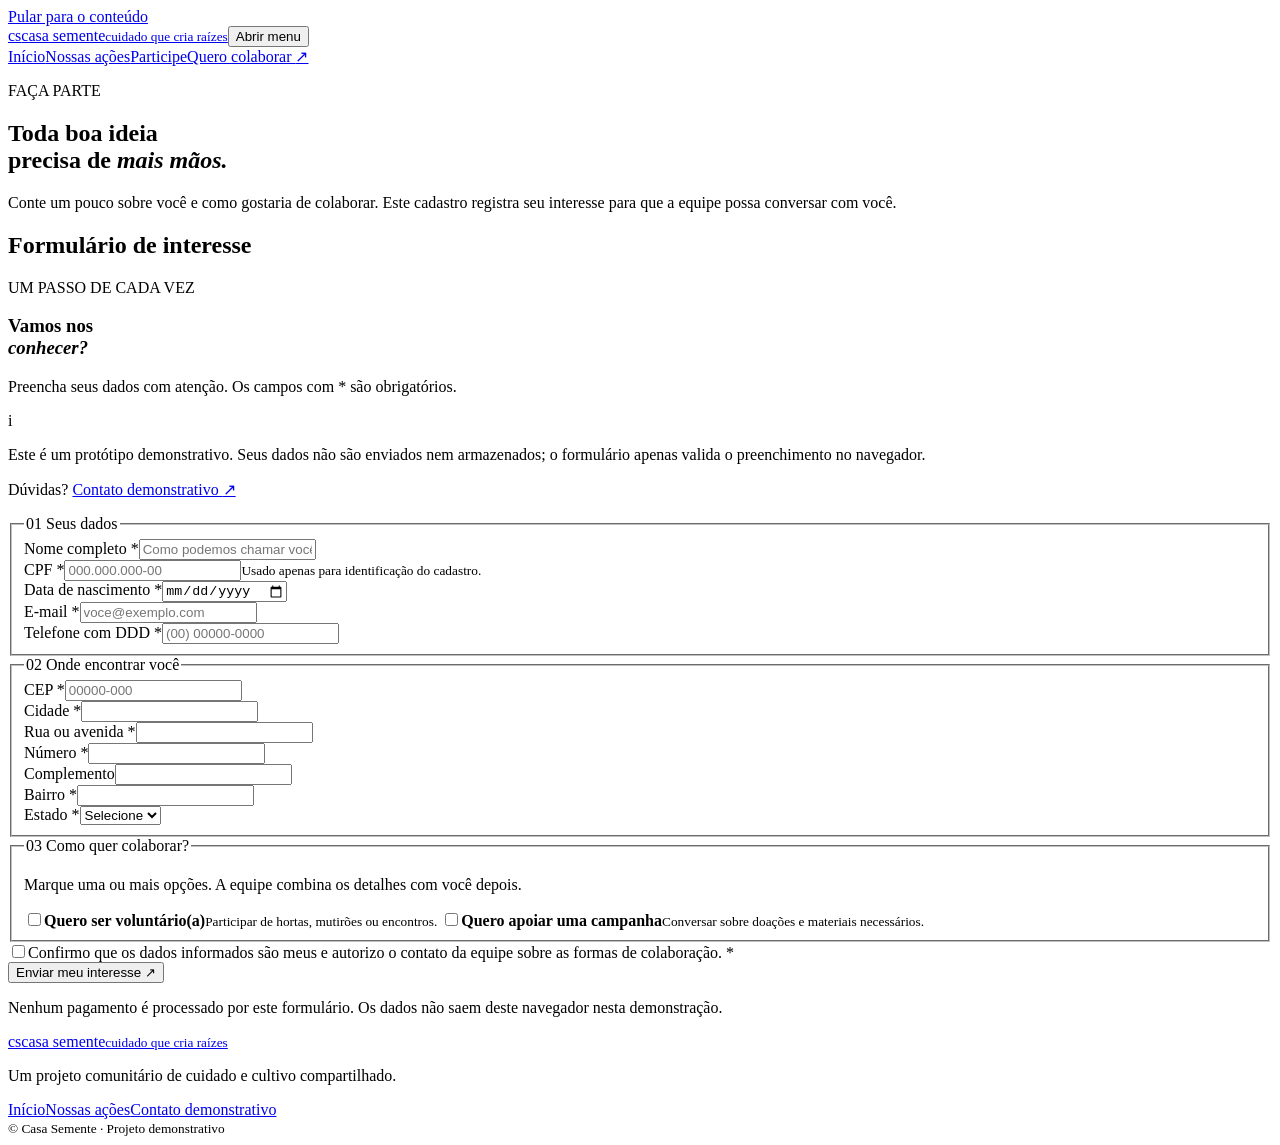
==== cadastro.html @ de277dac "Add files via upload" ====
<!doctype html>
<html lang="pt-BR">
  <head><meta charset="UTF-8" /><meta name="viewport" content="width=device-width, initial-scale=1.0" /><meta name="theme-color" content="#f6f4ea" /><meta name="description" content="Cadastre seu interesse em colaborar com a Casa Semente como apoiador ou voluntário." /><title>Participe | Casa Semente</title><link rel="stylesheet" href="src/site.css" /><script defer src="src/site.js"></script></head>
  <body>
    <a class="skip-link" href="#conteudo">Pular para o conteúdo</a>
    <header class="site-header"><a class="wordmark" href="index.html" aria-label="Casa Semente, página inicial"><span class="wordmark-symbol" aria-hidden="true">cs</span><span>casa semente<small>cuidado que cria raízes</small></span></a><button class="menu-toggle" type="button" aria-expanded="false" aria-controls="site-nav"><span class="menu-icon" aria-hidden="true"></span><span class="visually-hidden">Abrir menu</span></button><nav class="site-nav" id="site-nav" aria-label="Navegação principal"><a href="index.html">Início</a><a href="projetos.html">Nossas ações</a><a href="cadastro.html" aria-current="page">Participe</a><a class="nav-cta" href="#formulario">Quero colaborar <span aria-hidden="true">↗</span></a></nav></header>
    <main id="conteudo" class="signup-main">
      <section class="signup-intro section-wrap" aria-labelledby="page-title"><div><p class="eyebrow"><span></span> FAÇA PARTE</p><h1 id="page-title">Toda boa ideia<br />precisa de <em>mais mãos.</em></h1></div><p class="signup-lede">Conte um pouco sobre você e como gostaria de colaborar. Este cadastro registra seu interesse para que a equipe possa conversar com você.</p></section>
      <section class="form-layout section-wrap" aria-labelledby="form-title">
        <h2 class="visually-hidden" id="form-title">Formulário de interesse</h2>
        <aside class="form-aside"><p class="section-index">UM PASSO DE CADA VEZ</p><h3>Vamos nos<br /><em>conhecer?</em></h3><p>Preencha seus dados com atenção. Os campos com <span aria-hidden="true">*</span> são obrigatórios.</p><div class="privacy-note"><span aria-hidden="true">i</span><p>Este é um protótipo demonstrativo. Seus dados não são enviados nem armazenados; o formulário apenas valida o preenchimento no navegador.</p></div><p class="aside-contact">Dúvidas? <a href="mailto:contato@example.org">Contato demonstrativo <span aria-hidden="true">↗</span></a></p></aside>
        <form class="signup-form" id="formulario" action="#formulario" method="post">
          <fieldset><legend><span>01</span> Seus dados</legend><div class="form-grid">
            <div class="field field-wide"><label for="nome">Nome completo <span aria-hidden="true">*</span></label><input id="nome" name="nome" type="text" autocomplete="name" minlength="3" maxlength="100" placeholder="Como podemos chamar você?" required /></div>
            <div class="field"><label for="cpf">CPF <span aria-hidden="true">*</span></label><input id="cpf" name="cpf" type="text" inputmode="numeric" autocomplete="off" placeholder="000.000.000-00" pattern="[0-9]{3}\.[0-9]{3}\.[0-9]{3}-[0-9]{2}" maxlength="14" aria-describedby="cpf-ajuda" required /><small id="cpf-ajuda">Usado apenas para identificação do cadastro.</small></div>
            <div class="field"><label for="nascimento">Data de nascimento <span aria-hidden="true">*</span></label><input id="nascimento" name="nascimento" type="date" autocomplete="bday" required /></div>
            <div class="field"><label for="email">E-mail <span aria-hidden="true">*</span></label><input id="email" name="email" type="email" autocomplete="email" maxlength="120" placeholder="voce@exemplo.com" required /></div>
            <div class="field"><label for="telefone">Telefone com DDD <span aria-hidden="true">*</span></label><input id="telefone" name="telefone" type="tel" inputmode="tel" autocomplete="tel" placeholder="(00) 00000-0000" pattern="\([0-9]{2}\) [0-9]{4,5}-[0-9]{4}" maxlength="15" required /></div>
          </div></fieldset>
          <fieldset><legend><span>02</span> Onde encontrar você</legend><div class="form-grid">
            <div class="field"><label for="cep">CEP <span aria-hidden="true">*</span></label><input id="cep" name="cep" type="text" inputmode="numeric" autocomplete="postal-code" placeholder="00000-000" pattern="[0-9]{5}-[0-9]{3}" maxlength="9" required /></div>
            <div class="field"><label for="cidade">Cidade <span aria-hidden="true">*</span></label><input id="cidade" name="cidade" type="text" autocomplete="address-level2" maxlength="80" required /></div>
            <div class="field field-wide"><label for="logradouro">Rua ou avenida <span aria-hidden="true">*</span></label><input id="logradouro" name="logradouro" type="text" autocomplete="address-line1" maxlength="120" required /></div>
            <div class="field"><label for="numero">Número <span aria-hidden="true">*</span></label><input id="numero" name="numero" type="text" autocomplete="off" maxlength="12" required /></div>
            <div class="field"><label for="complemento">Complemento</label><input id="complemento" name="complemento" type="text" autocomplete="off" maxlength="60" /></div>
            <div class="field"><label for="bairro">Bairro <span aria-hidden="true">*</span></label><input id="bairro" name="bairro" type="text" autocomplete="address-level3" maxlength="80" required /></div>
            <div class="field"><label for="estado">Estado <span aria-hidden="true">*</span></label><select id="estado" name="estado" autocomplete="address-level1" required><option value="" selected disabled>Selecione</option><option>AC</option><option>AL</option><option>AP</option><option>AM</option><option>BA</option><option>CE</option><option>DF</option><option>ES</option><option>GO</option><option>MA</option><option>MT</option><option>MS</option><option>MG</option><option>PA</option><option>PB</option><option>PR</option><option>PE</option><option>PI</option><option>RJ</option><option>RN</option><option>RS</option><option>RO</option><option>RR</option><option>SC</option><option>SP</option><option>SE</option><option>TO</option></select></div>
          </div></fieldset>
          <fieldset id="forma-colaboracao"><legend><span>03</span> Como quer colaborar?</legend><p class="fieldset-intro">Marque uma ou mais opções. A equipe combina os detalhes com você depois.</p><div class="choice-list">
            <label class="choice"><input type="checkbox" name="interesse" value="voluntariado" /><span class="choice-box" aria-hidden="true"></span><span><strong>Quero ser voluntário(a)</strong><small>Participar de hortas, mutirões ou encontros.</small></span></label>
            <label class="choice"><input type="checkbox" name="interesse" value="doacao" /><span class="choice-box" aria-hidden="true"></span><span><strong>Quero apoiar uma campanha</strong><small>Conversar sobre doações e materiais necessários.</small></span></label>
          </div></fieldset>
          <div class="consent-row"><label><input type="checkbox" name="consentimento" required /><span>Confirmo que os dados informados são meus e autorizo o contato da equipe sobre as formas de colaboração. <span aria-hidden="true">*</span></span></label></div>
          <button class="button button-dark submit-button" type="submit">Enviar meu interesse <span aria-hidden="true">↗</span></button><p class="form-status" id="form-status" role="status" aria-live="polite" tabindex="-1" hidden></p><p class="form-footnote">Nenhum pagamento é processado por este formulário. Os dados não saem deste navegador nesta demonstração.</p>
        </form>
      </section>
    </main>
    <footer class="site-footer"><a class="wordmark footer-wordmark" href="index.html"><span class="wordmark-symbol" aria-hidden="true">cs</span><span>casa semente<small>cuidado que cria raízes</small></span></a><p>Um projeto comunitário de cuidado e cultivo compartilhado.</p><div class="footer-links"><a href="index.html">Início</a><a href="projetos.html">Nossas ações</a><a href="mailto:contato@example.org">Contato demonstrativo</a></div><small class="copyright">© Casa Semente · Projeto demonstrativo</small></footer>
  </body>
</html>
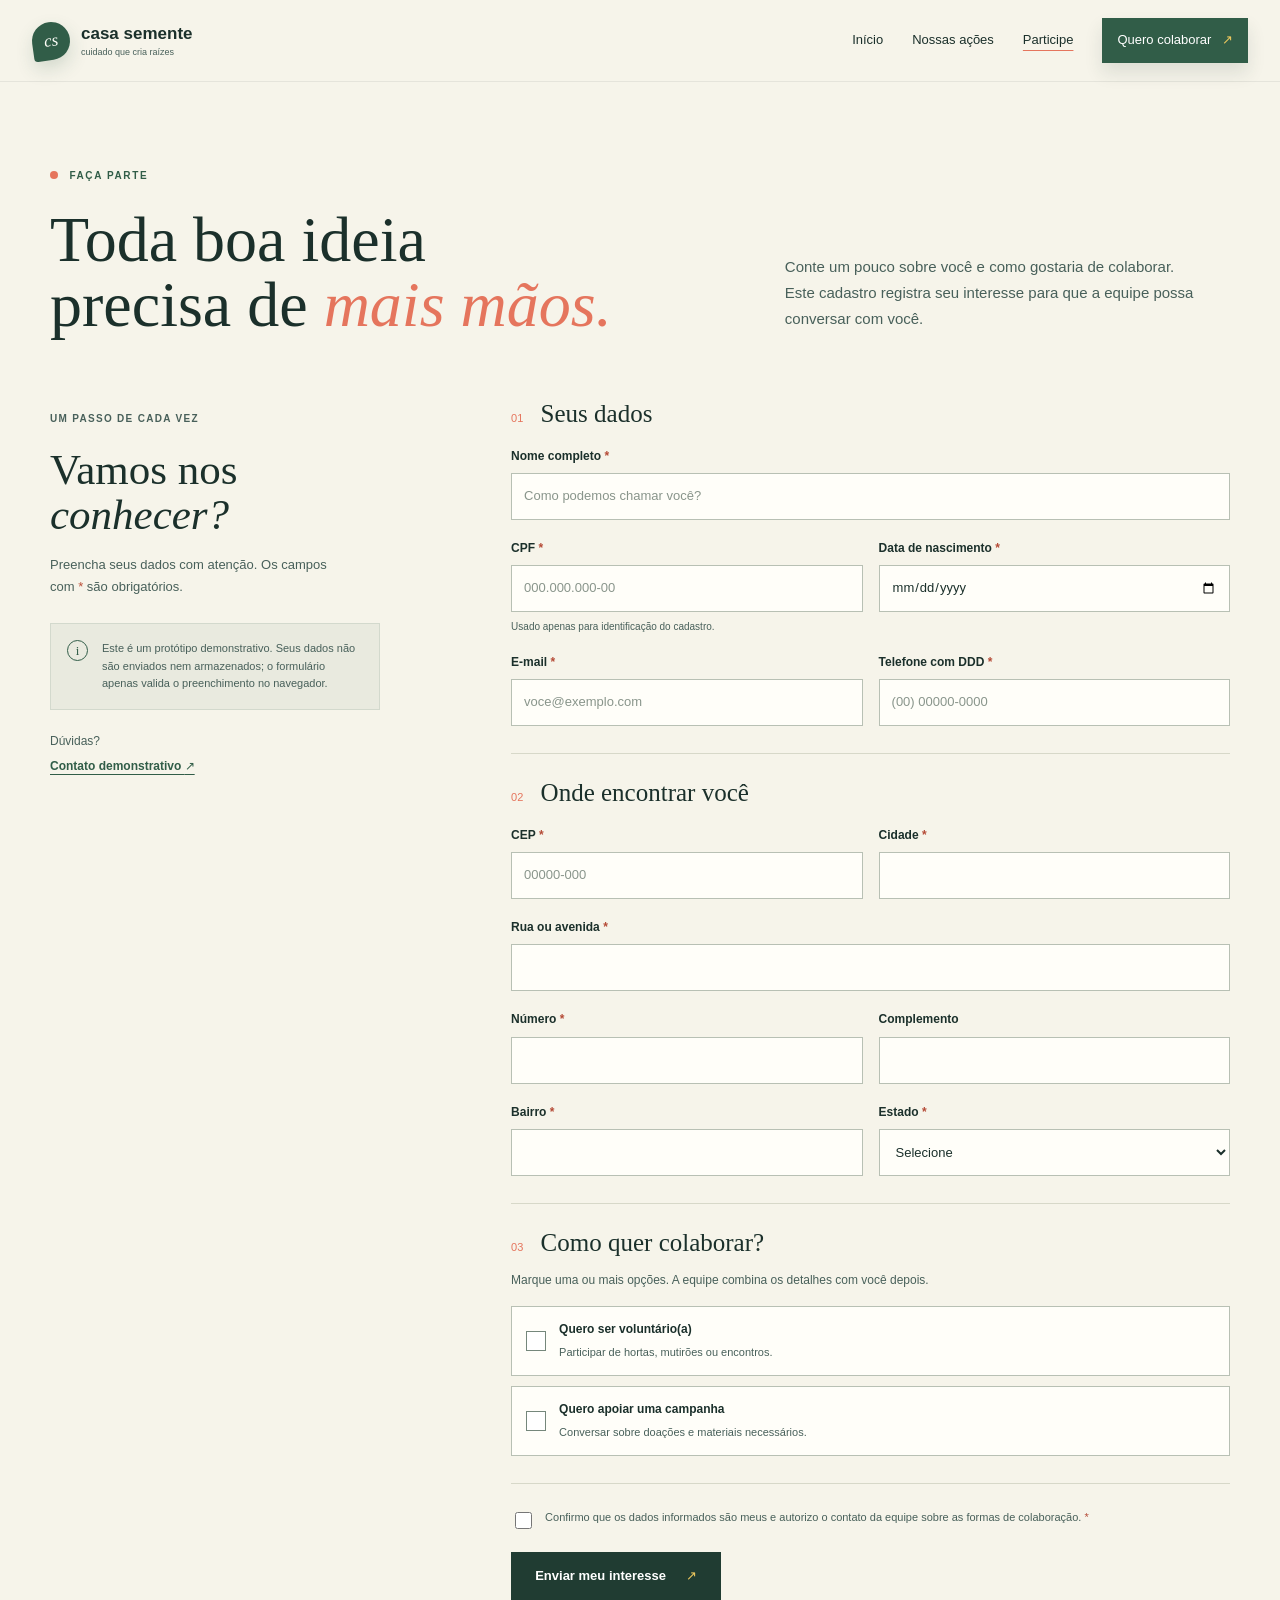
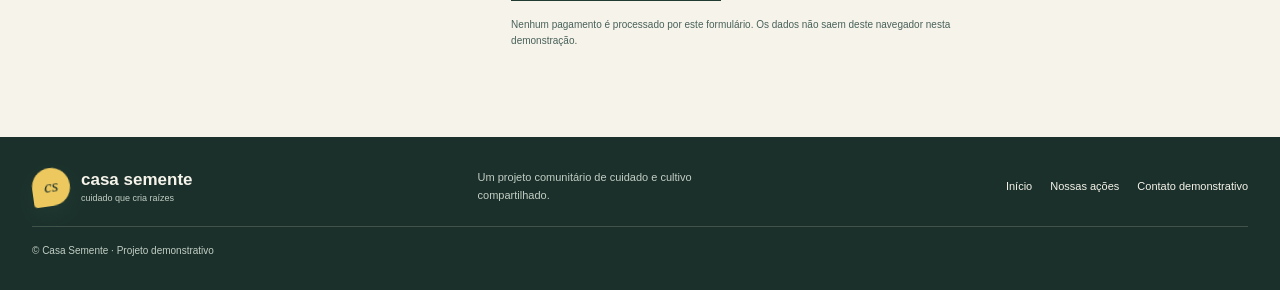
==== commit 0a763762: ":tada: Commit inicial" ====
--- a/cadastro.html
+++ b/cadastro.html
@@ -1,40 +1,40 @@
-<!doctype html>
-<html lang="pt-BR">
-  <head><meta charset="UTF-8" /><meta name="viewport" content="width=device-width, initial-scale=1.0" /><meta name="theme-color" content="#f6f4ea" /><meta name="description" content="Cadastre seu interesse em colaborar com a Casa Semente como apoiador ou voluntário." /><title>Participe | Casa Semente</title><link rel="stylesheet" href="src/site.css" /><script defer src="src/site.js"></script></head>
-  <body>
-    <a class="skip-link" href="#conteudo">Pular para o conteúdo</a>
-    <header class="site-header"><a class="wordmark" href="index.html" aria-label="Casa Semente, página inicial"><span class="wordmark-symbol" aria-hidden="true">cs</span><span>casa semente<small>cuidado que cria raízes</small></span></a><button class="menu-toggle" type="button" aria-expanded="false" aria-controls="site-nav"><span class="menu-icon" aria-hidden="true"></span><span class="visually-hidden">Abrir menu</span></button><nav class="site-nav" id="site-nav" aria-label="Navegação principal"><a href="index.html">Início</a><a href="projetos.html">Nossas ações</a><a href="cadastro.html" aria-current="page">Participe</a><a class="nav-cta" href="#formulario">Quero colaborar <span aria-hidden="true">↗</span></a></nav></header>
-    <main id="conteudo" class="signup-main">
-      <section class="signup-intro section-wrap" aria-labelledby="page-title"><div><p class="eyebrow"><span></span> FAÇA PARTE</p><h1 id="page-title">Toda boa ideia<br />precisa de <em>mais mãos.</em></h1></div><p class="signup-lede">Conte um pouco sobre você e como gostaria de colaborar. Este cadastro registra seu interesse para que a equipe possa conversar com você.</p></section>
-      <section class="form-layout section-wrap" aria-labelledby="form-title">
-        <h2 class="visually-hidden" id="form-title">Formulário de interesse</h2>
-        <aside class="form-aside"><p class="section-index">UM PASSO DE CADA VEZ</p><h3>Vamos nos<br /><em>conhecer?</em></h3><p>Preencha seus dados com atenção. Os campos com <span aria-hidden="true">*</span> são obrigatórios.</p><div class="privacy-note"><span aria-hidden="true">i</span><p>Este é um protótipo demonstrativo. Seus dados não são enviados nem armazenados; o formulário apenas valida o preenchimento no navegador.</p></div><p class="aside-contact">Dúvidas? <a href="mailto:contato@example.org">Contato demonstrativo <span aria-hidden="true">↗</span></a></p></aside>
-        <form class="signup-form" id="formulario" action="#formulario" method="post">
-          <fieldset><legend><span>01</span> Seus dados</legend><div class="form-grid">
-            <div class="field field-wide"><label for="nome">Nome completo <span aria-hidden="true">*</span></label><input id="nome" name="nome" type="text" autocomplete="name" minlength="3" maxlength="100" placeholder="Como podemos chamar você?" required /></div>
-            <div class="field"><label for="cpf">CPF <span aria-hidden="true">*</span></label><input id="cpf" name="cpf" type="text" inputmode="numeric" autocomplete="off" placeholder="000.000.000-00" pattern="[0-9]{3}\.[0-9]{3}\.[0-9]{3}-[0-9]{2}" maxlength="14" aria-describedby="cpf-ajuda" required /><small id="cpf-ajuda">Usado apenas para identificação do cadastro.</small></div>
-            <div class="field"><label for="nascimento">Data de nascimento <span aria-hidden="true">*</span></label><input id="nascimento" name="nascimento" type="date" autocomplete="bday" required /></div>
-            <div class="field"><label for="email">E-mail <span aria-hidden="true">*</span></label><input id="email" name="email" type="email" autocomplete="email" maxlength="120" placeholder="voce@exemplo.com" required /></div>
-            <div class="field"><label for="telefone">Telefone com DDD <span aria-hidden="true">*</span></label><input id="telefone" name="telefone" type="tel" inputmode="tel" autocomplete="tel" placeholder="(00) 00000-0000" pattern="\([0-9]{2}\) [0-9]{4,5}-[0-9]{4}" maxlength="15" required /></div>
-          </div></fieldset>
-          <fieldset><legend><span>02</span> Onde encontrar você</legend><div class="form-grid">
-            <div class="field"><label for="cep">CEP <span aria-hidden="true">*</span></label><input id="cep" name="cep" type="text" inputmode="numeric" autocomplete="postal-code" placeholder="00000-000" pattern="[0-9]{5}-[0-9]{3}" maxlength="9" required /></div>
-            <div class="field"><label for="cidade">Cidade <span aria-hidden="true">*</span></label><input id="cidade" name="cidade" type="text" autocomplete="address-level2" maxlength="80" required /></div>
-            <div class="field field-wide"><label for="logradouro">Rua ou avenida <span aria-hidden="true">*</span></label><input id="logradouro" name="logradouro" type="text" autocomplete="address-line1" maxlength="120" required /></div>
-            <div class="field"><label for="numero">Número <span aria-hidden="true">*</span></label><input id="numero" name="numero" type="text" autocomplete="off" maxlength="12" required /></div>
-            <div class="field"><label for="complemento">Complemento</label><input id="complemento" name="complemento" type="text" autocomplete="off" maxlength="60" /></div>
-            <div class="field"><label for="bairro">Bairro <span aria-hidden="true">*</span></label><input id="bairro" name="bairro" type="text" autocomplete="address-level3" maxlength="80" required /></div>
-            <div class="field"><label for="estado">Estado <span aria-hidden="true">*</span></label><select id="estado" name="estado" autocomplete="address-level1" required><option value="" selected disabled>Selecione</option><option>AC</option><option>AL</option><option>AP</option><option>AM</option><option>BA</option><option>CE</option><option>DF</option><option>ES</option><option>GO</option><option>MA</option><option>MT</option><option>MS</option><option>MG</option><option>PA</option><option>PB</option><option>PR</option><option>PE</option><option>PI</option><option>RJ</option><option>RN</option><option>RS</option><option>RO</option><option>RR</option><option>SC</option><option>SP</option><option>SE</option><option>TO</option></select></div>
-          </div></fieldset>
-          <fieldset id="forma-colaboracao"><legend><span>03</span> Como quer colaborar?</legend><p class="fieldset-intro">Marque uma ou mais opções. A equipe combina os detalhes com você depois.</p><div class="choice-list">
-            <label class="choice"><input type="checkbox" name="interesse" value="voluntariado" /><span class="choice-box" aria-hidden="true"></span><span><strong>Quero ser voluntário(a)</strong><small>Participar de hortas, mutirões ou encontros.</small></span></label>
-            <label class="choice"><input type="checkbox" name="interesse" value="doacao" /><span class="choice-box" aria-hidden="true"></span><span><strong>Quero apoiar uma campanha</strong><small>Conversar sobre doações e materiais necessários.</small></span></label>
-          </div></fieldset>
-          <div class="consent-row"><label><input type="checkbox" name="consentimento" required /><span>Confirmo que os dados informados são meus e autorizo o contato da equipe sobre as formas de colaboração. <span aria-hidden="true">*</span></span></label></div>
-          <button class="button button-dark submit-button" type="submit">Enviar meu interesse <span aria-hidden="true">↗</span></button><p class="form-status" id="form-status" role="status" aria-live="polite" tabindex="-1" hidden></p><p class="form-footnote">Nenhum pagamento é processado por este formulário. Os dados não saem deste navegador nesta demonstração.</p>
-        </form>
-      </section>
-    </main>
-    <footer class="site-footer"><a class="wordmark footer-wordmark" href="index.html"><span class="wordmark-symbol" aria-hidden="true">cs</span><span>casa semente<small>cuidado que cria raízes</small></span></a><p>Um projeto comunitário de cuidado e cultivo compartilhado.</p><div class="footer-links"><a href="index.html">Início</a><a href="projetos.html">Nossas ações</a><a href="mailto:contato@example.org">Contato demonstrativo</a></div><small class="copyright">© Casa Semente · Projeto demonstrativo</small></footer>
-  </body>
+<!doctype html>
+<html lang="pt-BR">
+  <head><meta charset="UTF-8" /><meta name="viewport" content="width=device-width, initial-scale=1.0" /><meta name="theme-color" content="#f6f4ea" /><meta name="description" content="Cadastre seu interesse em colaborar com a Casa Semente como apoiador ou voluntário." /><title>Participe | Casa Semente</title><link rel="stylesheet" href="src/site.css" /><script defer src="src/site.js"></script></head>
+  <body>
+    <a class="skip-link" href="#conteudo">Pular para o conteúdo</a>
+    <header class="site-header"><a class="wordmark" href="index.html" aria-label="Casa Semente, página inicial"><span class="wordmark-symbol" aria-hidden="true">cs</span><span>casa semente<small>cuidado que cria raízes</small></span></a><button class="menu-toggle" type="button" aria-expanded="false" aria-controls="site-nav"><span class="menu-icon" aria-hidden="true"></span><span class="visually-hidden">Abrir menu</span></button><nav class="site-nav" id="site-nav" aria-label="Navegação principal"><a href="index.html">Início</a><a href="projetos.html">Nossas ações</a><a href="cadastro.html" aria-current="page">Participe</a><a class="nav-cta" href="#formulario">Quero colaborar <span aria-hidden="true">↗</span></a></nav></header>
+    <main id="conteudo" class="signup-main">
+      <section class="signup-intro section-wrap" aria-labelledby="page-title"><div><p class="eyebrow"><span></span> FAÇA PARTE</p><h1 id="page-title">Toda boa ideia<br />precisa de <em>mais mãos.</em></h1></div><p class="signup-lede">Conte um pouco sobre você e como gostaria de colaborar. Este cadastro registra seu interesse para que a equipe possa conversar com você.</p></section>
+      <section class="form-layout section-wrap" aria-labelledby="form-title">
+        <h2 class="visually-hidden" id="form-title">Formulário de interesse</h2>
+        <aside class="form-aside"><p class="section-index">UM PASSO DE CADA VEZ</p><h3>Vamos nos<br /><em>conhecer?</em></h3><p>Preencha seus dados com atenção. Os campos com <span aria-hidden="true">*</span> são obrigatórios.</p><div class="privacy-note"><span aria-hidden="true">i</span><p>Este é um protótipo demonstrativo. Seus dados não são enviados nem armazenados; o formulário apenas valida o preenchimento no navegador.</p></div><p class="aside-contact">Dúvidas? <a href="mailto:contato@example.org">Contato demonstrativo <span aria-hidden="true">↗</span></a></p></aside>
+        <form class="signup-form" id="formulario" action="#formulario" method="post">
+          <fieldset><legend><span>01</span> Seus dados</legend><div class="form-grid">
+            <div class="field field-wide"><label for="nome">Nome completo <span aria-hidden="true">*</span></label><input id="nome" name="nome" type="text" autocomplete="name" minlength="3" maxlength="100" placeholder="Como podemos chamar você?" required /></div>
+            <div class="field"><label for="cpf">CPF <span aria-hidden="true">*</span></label><input id="cpf" name="cpf" type="text" inputmode="numeric" autocomplete="off" placeholder="000.000.000-00" pattern="[0-9]{3}\.[0-9]{3}\.[0-9]{3}-[0-9]{2}" maxlength="14" aria-describedby="cpf-ajuda" required /><small id="cpf-ajuda">Usado apenas para identificação do cadastro.</small></div>
+            <div class="field"><label for="nascimento">Data de nascimento <span aria-hidden="true">*</span></label><input id="nascimento" name="nascimento" type="date" autocomplete="bday" required /></div>
+            <div class="field"><label for="email">E-mail <span aria-hidden="true">*</span></label><input id="email" name="email" type="email" autocomplete="email" maxlength="120" placeholder="voce@exemplo.com" required /></div>
+            <div class="field"><label for="telefone">Telefone com DDD <span aria-hidden="true">*</span></label><input id="telefone" name="telefone" type="tel" inputmode="tel" autocomplete="tel" placeholder="(00) 00000-0000" pattern="\([0-9]{2}\) [0-9]{4,5}-[0-9]{4}" maxlength="15" required /></div>
+          </div></fieldset>
+          <fieldset><legend><span>02</span> Onde encontrar você</legend><div class="form-grid">
+            <div class="field"><label for="cep">CEP <span aria-hidden="true">*</span></label><input id="cep" name="cep" type="text" inputmode="numeric" autocomplete="postal-code" placeholder="00000-000" pattern="[0-9]{5}-[0-9]{3}" maxlength="9" required /></div>
+            <div class="field"><label for="cidade">Cidade <span aria-hidden="true">*</span></label><input id="cidade" name="cidade" type="text" autocomplete="address-level2" maxlength="80" required /></div>
+            <div class="field field-wide"><label for="logradouro">Rua ou avenida <span aria-hidden="true">*</span></label><input id="logradouro" name="logradouro" type="text" autocomplete="address-line1" maxlength="120" required /></div>
+            <div class="field"><label for="numero">Número <span aria-hidden="true">*</span></label><input id="numero" name="numero" type="text" autocomplete="off" maxlength="12" required /></div>
+            <div class="field"><label for="complemento">Complemento</label><input id="complemento" name="complemento" type="text" autocomplete="off" maxlength="60" /></div>
+            <div class="field"><label for="bairro">Bairro <span aria-hidden="true">*</span></label><input id="bairro" name="bairro" type="text" autocomplete="address-level3" maxlength="80" required /></div>
+            <div class="field"><label for="estado">Estado <span aria-hidden="true">*</span></label><select id="estado" name="estado" autocomplete="address-level1" required><option value="" selected disabled>Selecione</option><option>AC</option><option>AL</option><option>AP</option><option>AM</option><option>BA</option><option>CE</option><option>DF</option><option>ES</option><option>GO</option><option>MA</option><option>MT</option><option>MS</option><option>MG</option><option>PA</option><option>PB</option><option>PR</option><option>PE</option><option>PI</option><option>RJ</option><option>RN</option><option>RS</option><option>RO</option><option>RR</option><option>SC</option><option>SP</option><option>SE</option><option>TO</option></select></div>
+          </div></fieldset>
+          <fieldset id="forma-colaboracao"><legend><span>03</span> Como quer colaborar?</legend><p class="fieldset-intro">Marque uma ou mais opções. A equipe combina os detalhes com você depois.</p><div class="choice-list">
+            <label class="choice"><input type="checkbox" name="interesse" value="voluntariado" /><span class="choice-box" aria-hidden="true"></span><span><strong>Quero ser voluntário(a)</strong><small>Participar de hortas, mutirões ou encontros.</small></span></label>
+            <label class="choice"><input type="checkbox" name="interesse" value="doacao" /><span class="choice-box" aria-hidden="true"></span><span><strong>Quero apoiar uma campanha</strong><small>Conversar sobre doações e materiais necessários.</small></span></label>
+          </div></fieldset>
+          <div class="consent-row"><label><input type="checkbox" name="consentimento" required /><span>Confirmo que os dados informados são meus e autorizo o contato da equipe sobre as formas de colaboração. <span aria-hidden="true">*</span></span></label></div>
+          <button class="button button-dark submit-button" type="submit">Enviar meu interesse <span aria-hidden="true">↗</span></button><p class="form-status" id="form-status" role="status" aria-live="polite" tabindex="-1" hidden></p><p class="form-footnote">Nenhum pagamento é processado por este formulário. Os dados não saem deste navegador nesta demonstração.</p>
+        </form>
+      </section>
+    </main>
+    <footer class="site-footer"><a class="wordmark footer-wordmark" href="index.html"><span class="wordmark-symbol" aria-hidden="true">cs</span><span>casa semente<small>cuidado que cria raízes</small></span></a><p>Um projeto comunitário de cuidado e cultivo compartilhado.</p><div class="footer-links"><a href="index.html">Início</a><a href="projetos.html">Nossas ações</a><a href="mailto:contato@example.org">Contato demonstrativo</a></div><small class="copyright">© Casa Semente · Projeto demonstrativo</small></footer>
+  </body>
 </html>
--- a/src/site.css
+++ b/src/site.css
@@ -0,0 +1,987 @@
+:root {
+  color-scheme: light;
+  --ink: #1b302b;
+  --ink-soft: #48605a;
+  --paper: #f6f4ea;
+  --paper-light: #fffef9;
+  --green: #315d48;
+  --green-deep: #203c32;
+  --coral: #e5755d;
+  --yellow: #edc85e;
+  --line: #d7d8c9;
+  --shadow: rgba(27, 48, 43, 0.08);
+  --serif: Georgia, "Times New Roman", serif;
+  --sans: "Trebuchet MS", "Segoe UI", sans-serif;
+  font-family: var(--sans);
+  color: var(--ink);
+  background: var(--paper);
+  font-synthesis: none;
+  text-rendering: optimizeLegibility;
+}
+
+* { box-sizing: border-box; }
+html { min-width: 320px; scroll-behavior: smooth; }
+body {
+  min-width: 320px;
+  margin: 0;
+  background: var(--paper);
+  color: var(--ink);
+  line-height: 1.6;
+  font-family: var(--sans);
+}
+img { max-width: 100%; display: block; }
+button, input, select { font: inherit; }
+button, a { -webkit-tap-highlight-color: transparent; }
+a { color: inherit; }
+a:focus-visible, button:focus-visible, input:focus-visible, select:focus-visible {
+  outline: 3px solid #d4543d;
+  outline-offset: 4px;
+}
+::selection { color: var(--ink); background: var(--yellow); }
+.visually-hidden {
+  position: absolute;
+  width: 1px;
+  height: 1px;
+  overflow: hidden;
+  clip: rect(0, 0, 0, 0);
+  white-space: nowrap;
+}
+.skip-link {
+  position: fixed;
+  z-index: 20;
+  top: 12px;
+  left: 12px;
+  padding: 12px 16px;
+  transform: translateY(-180%);
+  background: var(--ink);
+  color: #fff;
+  text-decoration: none;
+  transition: transform 150ms ease;
+}
+.skip-link:focus { transform: translateY(0); }
+.section-wrap {
+  width: min(1180px, calc(100% - 64px));
+  margin-inline: auto;
+}
+
+.site-header {
+  position: relative;
+  z-index: 10;
+  display: flex;
+  min-height: 82px;
+  align-items: center;
+  justify-content: space-between;
+  gap: 28px;
+  padding: 0 max(32px, calc((100% - 1330px) / 2));
+  background: rgba(246, 244, 234, 0.96);
+  backdrop-filter: blur(6px);
+  border-bottom: 1px solid rgba(27, 48, 43, 0.08);
+}
+.wordmark {
+  display: inline-flex;
+  align-items: center;
+  gap: 11px;
+  text-decoration: none;
+  font-weight: 700;
+  font-size: 17px;
+  line-height: 1;
+}
+.wordmark-symbol {
+  display: grid;
+  width: 38px;
+  height: 38px;
+  place-items: center;
+  border-radius: 50% 50% 50% 10%;
+  transform: rotate(-8deg);
+  background: var(--green);
+  color: var(--paper-light);
+  font: italic 17px var(--serif);
+  box-shadow: 0 8px 18px rgba(49, 93, 72, 0.18);
+}
+.wordmark > span:last-child {
+  display: grid;
+  gap: 6px;
+}
+.wordmark small {
+  color: var(--ink-soft);
+  font-size: 9px;
+  font-weight: 400;
+}
+.site-nav {
+  display: flex;
+  align-items: center;
+  gap: 29px;
+  font-size: 13px;
+}
+.site-nav a,
+.footer-links a {
+  text-decoration: none;
+}
+.site-nav a:not(.nav-cta):hover,
+.footer-links a:hover {
+  text-decoration: underline;
+  text-decoration-color: var(--coral);
+  text-underline-offset: 5px;
+}
+.site-nav [aria-current="page"] {
+  text-decoration: underline;
+  text-decoration-color: var(--coral);
+  text-underline-offset: 6px;
+}
+.nav-cta {
+  padding: 12px 15px;
+  background: var(--green);
+  color: #fff;
+  box-shadow: 0 10px 18px rgba(32, 60, 50, 0.12);
+}
+.nav-cta span {
+  margin-left: 7px;
+  color: var(--yellow);
+}
+.menu-toggle { display: none; }
+
+.home-hero {
+  position: relative;
+  display: flex;
+  min-height: 650px;
+  max-height: 780px;
+  height: min(76vw, 78svh);
+  align-items: center;
+  overflow: hidden;
+  background: #42624e;
+  color: #fff;
+}
+.hero-image,
+.hero-image img,
+.hero-shade {
+  position: absolute;
+  inset: 0;
+  width: 100%;
+  height: 100%;
+}
+.hero-image img {
+  object-fit: cover;
+  object-position: center 57%;
+}
+.hero-shade {
+  background: linear-gradient(90deg, rgba(18, 42, 34, 0.84) 0%, rgba(22, 46, 36, 0.62) 43%, rgba(22, 46, 36, 0.05) 100%), linear-gradient(0deg, rgba(18, 42, 34, 0.4), transparent 34%);
+}
+.hero-content {
+  position: relative;
+  width: min(1180px, calc(100% - 64px));
+  margin: -3px auto 0;
+}
+.eyebrow {
+  margin: 0 0 23px;
+  color: var(--green);
+  font-size: 10px;
+  font-weight: 700;
+  letter-spacing: 1.6px;
+}
+.eyebrow > span {
+  display: inline-block;
+  width: 8px;
+  height: 8px;
+  margin-right: 7px;
+  border-radius: 50%;
+  background: var(--coral);
+}
+.light-eyebrow { color: #f5e8c6; }
+.light-eyebrow > span { background: var(--yellow); }
+h1, h2, h3, p { margin-top: 0; }
+h1, h2 {
+  font-family: var(--serif);
+  font-weight: 400;
+  letter-spacing: 0;
+}
+.home-hero h1 {
+  max-width: 720px;
+  margin-bottom: 21px;
+  font-size: clamp(2.8rem, 5vw, 4.25rem);
+  line-height: 1.02;
+}
+h1 em, h2 em { color: var(--coral); font-weight: 400; }
+.home-hero h1 em { color: #f2cd67; }
+.hero-intro {
+  max-width: 475px;
+  margin-bottom: 28px;
+  color: #f0eee4;
+  font-size: 1rem;
+  line-height: 1.7;
+}
+.button {
+  display: inline-flex;
+  min-height: 49px;
+  align-items: center;
+  justify-content: center;
+  gap: 20px;
+  padding: 0 19px;
+  border: 0;
+  text-decoration: none;
+  font-size: 13px;
+  font-weight: 700;
+  cursor: pointer;
+  transition: transform 160ms ease, background 160ms ease, box-shadow 160ms ease;
+}
+.button:hover {
+  transform: translateY(-2px);
+  box-shadow: 0 12px 18px rgba(27, 48, 43, 0.12);
+}
+.button-coral {
+  background: var(--coral);
+  color: #1b302b;
+}
+.button-coral:hover { background: #f28a71; }
+.button-dark {
+  background: var(--green-deep);
+  color: #fff;
+}
+.button-dark:hover { background: var(--green); }
+.button span { color: var(--yellow); }
+.hero-caption {
+  position: absolute;
+  right: 32px;
+  bottom: 20px;
+  margin: 0;
+  color: #f3ead4;
+  font-size: 10px;
+}
+
+.intro-band { padding-block: 104px 112px; }
+.section-index {
+  color: var(--ink-soft);
+  font-size: 10px;
+  font-weight: 700;
+  letter-spacing: 1.3px;
+}
+.section-index span { color: var(--coral); }
+.intro-copy {
+  display: grid;
+  grid-template-columns: 1fr 0.72fr;
+  align-items: end;
+  gap: 60px;
+  margin-top: 30px;
+}
+.intro-copy h2,
+.focus-heading h2,
+.join-row h2,
+.project-copy h2,
+.learning-inner h2,
+.support-inner > h2,
+.form-aside h2 {
+  margin: 0;
+  font-size: clamp(2.2rem, 4vw, 3.3rem);
+  line-height: 1.05;
+}
+.intro-description { max-width: 450px; }
+.intro-description p,
+.project-copy > p:not(.eyebrow) {
+  margin-bottom: 22px;
+  color: var(--ink-soft);
+  font-size: 15px;
+  line-height: 1.8;
+}
+.text-link {
+  display: inline-flex;
+  align-items: center;
+  gap: 14px;
+  color: var(--green);
+  font-size: 13px;
+  font-weight: 700;
+  text-decoration-color: var(--coral);
+  text-underline-offset: 5px;
+}
+.text-link span {
+  color: var(--coral);
+  transition: transform 150ms ease;
+}
+.text-link:hover span { transform: translateX(4px); }
+
+.focus-band {
+  padding-block: 82px 88px;
+  background: #e8e9dc;
+}
+.focus-inner {
+  display: grid;
+  grid-template-columns: 0.65fr 1fr 1.18fr;
+  gap: 44px;
+}
+.focus-heading h2 { font-size: clamp(2rem, 3vw, 2.7rem); }
+.focus-heading > p {
+  max-width: 250px;
+  margin: 16px 0 0;
+  color: var(--ink-soft);
+  font-size: 14px;
+  line-height: 1.6;
+}
+.focus-list { border-top: 1px solid #bbc4b4; }
+.focus-item {
+  display: grid;
+  grid-template-columns: 36px 1fr 28px;
+  align-items: start;
+  gap: 14px;
+  padding: 22px 0;
+  border-bottom: 1px solid #bbc4b4;
+}
+.focus-number { color: #758477; font-size: 10px; }
+.focus-item h3 {
+  margin: -3px 0 7px;
+  font: 400 20px var(--serif);
+}
+.focus-item p {
+  max-width: 390px;
+  margin: 0;
+  color: var(--ink-soft);
+  font-size: 12px;
+  line-height: 1.6;
+}
+.focus-mark {
+  color: var(--green);
+  font-size: 16px;
+  text-decoration: none;
+}
+.focus-mark:hover { color: #b74f3b; }
+.join-band { padding-block: 90px 96px; }
+.join-band > .eyebrow { margin-bottom: 21px; }
+.join-row {
+  display: flex;
+  align-items: end;
+  justify-content: space-between;
+  gap: 30px;
+}
+.join-row .button { margin-bottom: 5px; }
+
+.site-footer {
+  display: grid;
+  grid-template-columns: 1fr 1.2fr auto;
+  align-items: center;
+  gap: 20px 32px;
+  padding: 31px max(32px, calc((100% - 1330px) / 2));
+  background: var(--ink);
+  color: #f6f4ea;
+}
+.footer-wordmark .wordmark-symbol { background: var(--yellow); color: var(--ink); }
+.footer-wordmark small,
+.site-footer > p,
+.copyright { color: #c2cec4; }
+.site-footer > p {
+  max-width: 230px;
+  margin: 0;
+  font-size: 11px;
+  line-height: 1.6;
+}
+.footer-links {
+  display: flex;
+  flex-wrap: wrap;
+  gap: 18px;
+  font-size: 11px;
+}
+.copyright {
+  grid-column: 1 / -1;
+  padding-top: 16px;
+  border-top: 1px solid #41534a;
+  font-size: 10px;
+}
+
+.page-intro { padding-block: 93px 64px; }
+.page-intro h1,
+.signup-intro h1 {
+  margin: 0 0 22px;
+  font-size: clamp(2.7rem, 5vw, 4rem);
+  line-height: 1.02;
+}
+.page-lede {
+  max-width: 490px;
+  margin: 0;
+  color: var(--ink-soft);
+  font-size: 16px;
+  line-height: 1.7;
+}
+.project-feature {
+  display: grid;
+  grid-template-columns: 1fr 1fr;
+  min-height: 540px;
+  background: #e9eadf;
+}
+.project-photo {
+  position: relative;
+  min-height: 480px;
+  overflow: hidden;
+  background: #829675;
+}
+.project-photo picture,
+.project-photo img {
+  display: block;
+  width: 100%;
+  height: 100%;
+}
+.project-photo img {
+  position: absolute;
+  inset: 0;
+  object-fit: cover;
+}
+.project-photo-coral { background: #bb795e; }
+.photo-label {
+  position: absolute;
+  bottom: 20px;
+  left: 22px;
+  padding: 10px 13px;
+  background: var(--paper);
+  color: var(--ink);
+  font-size: 9px;
+  font-weight: 700;
+  letter-spacing: 1px;
+}
+.photo-label span { margin-inline: 5px; color: var(--coral); }
+.project-copy {
+  display: flex;
+  max-width: 590px;
+  flex-direction: column;
+  align-items: flex-start;
+  justify-content: center;
+  padding: 70px clamp(38px, 7vw, 112px);
+}
+.project-copy .eyebrow { margin-bottom: 18px; }
+.project-copy h2 { margin-bottom: 17px; }
+.project-copy > p:not(.eyebrow) { font-size: 14px; }
+.detail-list {
+  display: grid;
+  gap: 10px;
+  margin: 0 0 23px;
+  padding: 0;
+  color: var(--ink);
+  font-size: 12px;
+  list-style: none;
+}
+.detail-list li::before {
+  content: "↗";
+  margin-right: 9px;
+  color: var(--coral);
+}
+.project-reverse .project-photo { order: 2; }
+.project-reverse .project-copy {
+  order: 1;
+  justify-self: end;
+}
+.learning-band {
+  padding-block: 80px;
+  background: #e2e8dc;
+}
+.learning-inner { max-width: 1180px; }
+.learning-inner h2 { margin-bottom: 16px; }
+.learning-inner > p:not(.eyebrow) {
+  max-width: 620px;
+  margin-bottom: 18px;
+  color: var(--ink-soft);
+  font-size: 14px;
+  line-height: 1.7;
+}
+.support-band {
+  padding-block: 84px 72px;
+  background: var(--green-deep);
+  color: var(--paper-light);
+}
+.support-inner > .eyebrow { margin-bottom: 20px; }
+.support-inner > h2 { font-size: clamp(2.3rem, 4vw, 3.1rem); }
+.support-options {
+  display: grid;
+  grid-template-columns: 1fr 1fr;
+  gap: 50px;
+  margin-top: 43px;
+}
+.support-option {
+  display: grid;
+  grid-template-columns: 38px 1fr;
+  column-gap: 17px;
+  padding-top: 18px;
+  border-top: 1px solid #637469;
+}
+.support-icon {
+  grid-row: span 3;
+  display: grid;
+  width: 34px;
+  height: 34px;
+  place-items: center;
+  border: 1px solid #ef8168;
+  border-radius: 50%;
+  color: #ff9c81;
+  font: 12px var(--serif);
+}
+.support-icon-yellow {
+  border-color: var(--yellow);
+  color: var(--yellow);
+}
+.support-option h3 {
+  margin: 4px 0 10px;
+  font: 26px var(--serif);
+}
+.support-option p {
+  max-width: 430px;
+  margin-bottom: 18px;
+  color: #d0dacf;
+  font-size: 13px;
+  line-height: 1.7;
+}
+.support-option a {
+  width: fit-content;
+  color: #f2d477;
+  font-size: 12px;
+  font-weight: 700;
+  text-underline-offset: 4px;
+}
+.support-note {
+  max-width: 670px;
+  margin: 34px 0 0;
+  color: #d0dacf;
+  font-size: 11px;
+  line-height: 1.6;
+}
+
+.signup-main { padding-bottom: 88px; }
+.signup-intro {
+  display: grid;
+  grid-template-columns: 1fr 0.65fr;
+  align-items: end;
+  gap: 50px;
+  padding-block: 86px 62px;
+}
+.signup-intro h1 { margin-bottom: 0; }
+.signup-lede {
+  max-width: 410px;
+  margin: 0 0 5px;
+  color: var(--ink-soft);
+  font-size: 15px;
+  line-height: 1.75;
+}
+.form-layout {
+  display: grid;
+  grid-template-columns: 0.7fr 1.3fr;
+  align-items: start;
+  gap: 74px;
+}
+.form-aside {
+  position: sticky;
+  top: 28px;
+  padding-top: 11px;
+}
+.form-aside .section-index { margin-bottom: 20px; }
+.form-aside h3 {
+  margin: 0 0 17px;
+  font: 400 43px/1.05 var(--serif);
+}
+.form-aside > p:not(.section-index) {
+  max-width: 300px;
+  color: var(--ink-soft);
+  font-size: 13px;
+  line-height: 1.7;
+}
+.form-aside > p > span { color: #bb4d37; }
+.privacy-note {
+  display: grid;
+  grid-template-columns: 24px 1fr;
+  gap: 11px;
+  max-width: 330px;
+  margin-top: 25px;
+  padding: 16px;
+  background: #e9eadf;
+  border: 1px solid rgba(49, 93, 72, 0.12);
+}
+.privacy-note > span {
+  display: grid;
+  width: 21px;
+  height: 21px;
+  place-items: center;
+  border: 1px solid var(--green);
+  border-radius: 50%;
+  color: var(--green);
+  font: 13px var(--serif);
+}
+.privacy-note p {
+  margin: 0;
+  color: var(--ink-soft);
+  font-size: 11px;
+  line-height: 1.6;
+}
+.aside-contact {
+  margin-top: 21px;
+  font-size: 12px !important;
+}
+.aside-contact a {
+  display: block;
+  margin-top: 5px;
+  color: var(--green);
+  font-weight: 700;
+  text-underline-offset: 4px;
+}
+.signup-form { min-width: 0; }
+.signup-form fieldset {
+  min-width: 0;
+  margin: 0 0 25px;
+  padding: 0 0 27px;
+  border: 0;
+  border-bottom: 1px solid var(--line);
+}
+.signup-form legend {
+  width: 100%;
+  padding: 0 0 19px;
+  font: 25px var(--serif);
+}
+.signup-form legend span {
+  margin-right: 11px;
+  color: var(--coral);
+  font: 11px var(--sans);
+}
+.form-grid {
+  display: grid;
+  grid-template-columns: 1fr 1fr;
+  gap: 19px 16px;
+}
+.field {
+  display: grid;
+  align-content: start;
+  gap: 7px;
+  min-width: 0;
+}
+.field-wide { grid-column: 1 / -1; }
+.field label {
+  font-size: 12px;
+  font-weight: 700;
+}
+.field label > span,
+.consent-row label > span > span { color: #b44935; }
+.field input,
+.field select {
+  width: 100%;
+  min-height: 47px;
+  padding: 0 12px;
+  border: 1px solid #b8c0b4;
+  border-radius: 0;
+  background: var(--paper-light);
+  color: var(--ink);
+  font-size: 13px;
+  transition: border-color 120ms ease, box-shadow 120ms ease;
+}
+.field input::placeholder { color: #89958b; }
+.field input:focus,
+.field select:focus {
+  border-color: var(--green);
+  box-shadow: 0 0 0 3px rgba(49, 93, 72, 0.09);
+  outline: none;
+}
+.field small {
+  color: var(--ink-soft);
+  font-size: 10px;
+  line-height: 1.5;
+}
+.fieldset-intro {
+  margin: -5px 0 16px;
+  color: var(--ink-soft);
+  font-size: 12px;
+}
+.choice-list { display: grid; gap: 10px; }
+.choice {
+  position: relative;
+  display: flex;
+  min-height: 70px;
+  align-items: center;
+  gap: 13px;
+  padding: 12px 14px;
+  border: 1px solid #b8c0b4;
+  background: var(--paper-light);
+  cursor: pointer;
+}
+.choice:has(input:checked) {
+  border-color: var(--green);
+  background: #edf0e8;
+}
+.choice input {
+  position: absolute;
+  width: 1px;
+  height: 1px;
+  opacity: 0;
+}
+.choice input:focus-visible + .choice-box {
+  outline: 3px solid #d4543d;
+  outline-offset: 3px;
+}
+.choice-box {
+  display: grid;
+  width: 20px;
+  height: 20px;
+  flex: 0 0 20px;
+  place-items: center;
+  border: 1px solid #75877b;
+  background: #fff;
+}
+.choice input:checked + .choice-box {
+  border-color: var(--green);
+  background: var(--green);
+}
+.choice input:checked + .choice-box::after {
+  content: "✓";
+  color: #fff;
+  font-size: 13px;
+}
+.choice > span:last-child {
+  display: grid;
+  gap: 5px;
+}
+.choice strong { font-size: 12px; }
+.choice small {
+  color: var(--ink-soft);
+  font-size: 11px;
+}
+.consent-row { margin: 4px 0 20px; }
+.consent-row label {
+  display: flex;
+  align-items: flex-start;
+  gap: 10px;
+  cursor: pointer;
+}
+.consent-row input {
+  width: 17px;
+  height: 17px;
+  flex: 0 0 17px;
+  accent-color: var(--green);
+}
+.consent-row label > span {
+  color: var(--ink-soft);
+  font-size: 11px;
+  line-height: 1.6;
+}
+.submit-button { min-width: 210px; }
+.form-status {
+  margin: 17px 0 0;
+  padding: 14px;
+  border-left: 3px solid var(--green);
+  background: #e8e9dc;
+  color: var(--ink);
+  font-size: 13px;
+  line-height: 1.5;
+}
+.form-status[hidden] { display: none; }
+.form-footnote {
+  max-width: 440px;
+  margin: 16px 0 0;
+  color: var(--ink-soft);
+  font-size: 10px;
+  line-height: 1.6;
+}
+.game-home-link { margin: 22px 0 0; text-align: center; font-size: 12px; }
+.game-home-link a { color: #c9d7b3; }
+
+@media (max-width: 900px) {
+  .section-wrap { width: min(100% - 48px, 720px); }
+  .site-header { padding-inline: 24px; }
+  .site-nav { gap: 18px; }
+  .home-hero { min-height: 610px; height: 74svh; }
+  .focus-inner {
+    grid-template-columns: 0.7fr 1fr;
+    gap: 25px;
+  }
+  .focus-inner > .section-index { grid-column: 1 / -1; }
+  .focus-list { grid-column: 2; }
+  .focus-heading { grid-column: 1; grid-row: 2; }
+  .project-copy { padding: 50px 38px; }
+  .form-layout {
+    grid-template-columns: 0.65fr 1.35fr;
+    gap: 38px;
+  }
+  .site-footer {
+    grid-template-columns: 1fr 1fr;
+    padding-inline: 24px;
+  }
+  .footer-links { grid-column: 1 / -1; }
+}
+
+@media (max-width: 640px) {
+  .section-wrap { width: calc(100% - 40px); }
+  .site-header {
+    min-height: 72px;
+    padding-inline: 20px;
+  }
+  .wordmark { font-size: 15px; }
+  .wordmark-symbol { width: 34px; height: 34px; }
+  .menu-toggle {
+    display: grid;
+    width: 42px;
+    height: 42px;
+    place-items: center;
+    border: 1px solid var(--line);
+    background: transparent;
+    color: var(--ink);
+    cursor: pointer;
+  }
+  .menu-icon,
+  .menu-icon::before,
+  .menu-icon::after {
+    display: block;
+    width: 17px;
+    height: 2px;
+    background: currentColor;
+  }
+  .menu-icon { position: relative; }
+  .menu-icon::before,
+  .menu-icon::after {
+    position: absolute;
+    left: 0;
+    content: "";
+  }
+  .menu-icon::before { top: -6px; }
+  .menu-icon::after { top: 6px; }
+  .site-nav {
+    position: absolute;
+    top: 100%;
+    right: 0;
+    left: 0;
+    display: none;
+    align-items: stretch;
+    gap: 0;
+    padding: 8px 20px 20px;
+    border-top: 1px solid var(--line);
+    background: var(--paper);
+  }
+  .site-nav.is-open { display: grid; }
+  .site-nav a { padding: 13px 5px; }
+  .site-nav .nav-cta { margin-top: 7px; padding-inline: 13px; }
+  .home-hero {
+    min-height: 620px;
+    max-height: 700px;
+    height: 76svh;
+    align-items: end;
+  }
+  .hero-image img { object-position: 56% center; }
+  .hero-shade {
+    background: linear-gradient(0deg, rgba(18, 42, 34, 0.88), rgba(18, 42, 34, 0.28) 75%), linear-gradient(90deg, rgba(18, 42, 34, 0.18), transparent);
+  }
+  .hero-content {
+    width: calc(100% - 40px);
+    margin: 0 auto 72px;
+  }
+  .home-hero h1 { font-size: 47px; }
+  .hero-intro {
+    max-width: 420px;
+    font-size: 14px;
+  }
+  .hero-caption {
+    right: 20px;
+    bottom: 14px;
+    max-width: 200px;
+    font-size: 9px;
+    text-align: right;
+  }
+  .intro-band { padding-block: 69px 74px; }
+  .intro-copy {
+    grid-template-columns: 1fr;
+    gap: 22px;
+    margin-top: 21px;
+  }
+  .intro-copy h2,
+  .join-row h2 { font-size: 41px; }
+  .intro-description p { font-size: 14px; }
+  .focus-band { padding-block: 55px 62px; }
+  .focus-inner {
+    grid-template-columns: 1fr;
+    gap: 18px;
+  }
+  .focus-inner > .section-index,
+  .focus-heading,
+  .focus-list {
+    grid-column: 1;
+    grid-row: auto;
+  }
+  .focus-heading h2 { font-size: 39px; }
+  .focus-heading > p {
+    max-width: 310px;
+    margin-top: 11px;
+  }
+  .focus-list { margin-top: 8px; }
+  .focus-item {
+    grid-template-columns: 28px 1fr 22px;
+    gap: 9px;
+  }
+  .focus-item h3 { font-size: 18px; }
+  .join-band { padding-block: 63px 69px; }
+  .join-row {
+    align-items: flex-start;
+    flex-direction: column;
+    gap: 22px;
+  }
+  .join-row h2 { font-size: 39px; }
+  .site-footer {
+    grid-template-columns: 1fr;
+    gap: 16px;
+    padding: 25px 20px;
+  }
+  .site-footer > p { max-width: 280px; }
+  .footer-links {
+    grid-column: 1;
+    gap: 16px;
+  }
+  .copyright { grid-column: 1; }
+  .page-intro { padding-block: 65px 41px; }
+  .page-intro h1,
+  .signup-intro h1 { font-size: 47px; }
+  .page-lede { font-size: 14px; }
+  .project-feature { grid-template-columns: 1fr; }
+  .project-photo {
+    min-height: 0;
+    aspect-ratio: 1.15;
+  }
+  .project-copy {
+    max-width: none;
+    padding: 37px 22px 43px;
+  }
+  .project-copy h2 { font-size: 41px; }
+  .project-reverse .project-photo { order: 1; }
+  .project-reverse .project-copy {
+    order: 2;
+    justify-self: stretch;
+  }
+  .learning-band { padding-block: 56px; }
+  .learning-inner h2 { font-size: 39px; }
+  .support-band { padding-block: 58px 51px; }
+  .support-inner > h2 { font-size: 41px; }
+  .support-options {
+    grid-template-columns: 1fr;
+    gap: 25px;
+    margin-top: 30px;
+  }
+  .support-option h3 { font-size: 23px; }
+  .support-note { margin-top: 26px; }
+  .signup-main { padding-bottom: 58px; }
+  .signup-intro {
+    grid-template-columns: 1fr;
+    gap: 19px;
+    padding-block: 63px 38px;
+  }
+  .signup-intro h1 { font-size: 44px; }
+  .signup-lede { font-size: 14px; }
+  .form-layout { grid-template-columns: 1fr; gap: 32px; }
+  .form-aside { position: static; }
+  .form-aside h3 { font-size: 37px; }
+  .privacy-note {
+    max-width: 430px;
+    margin-top: 18px;
+  }
+  .aside-contact { display: none; }
+  .signup-form legend { font-size: 22px; }
+  .form-grid { gap: 15px 11px; }
+  .field input,
+  .field select {
+    min-height: 45px;
+    padding-inline: 10px;
+    font-size: 12px;
+  }
+  .field label { font-size: 11px; }
+  .choice { padding: 11px 10px; }
+  .choice strong { font-size: 11px; }
+  .choice small { font-size: 10px; }
+}
+
+@media (prefers-reduced-motion: reduce) {
+  *, *::before, *::after {
+    scroll-behavior: auto !important;
+    transition-duration: 0.01ms !important;
+  }
+}
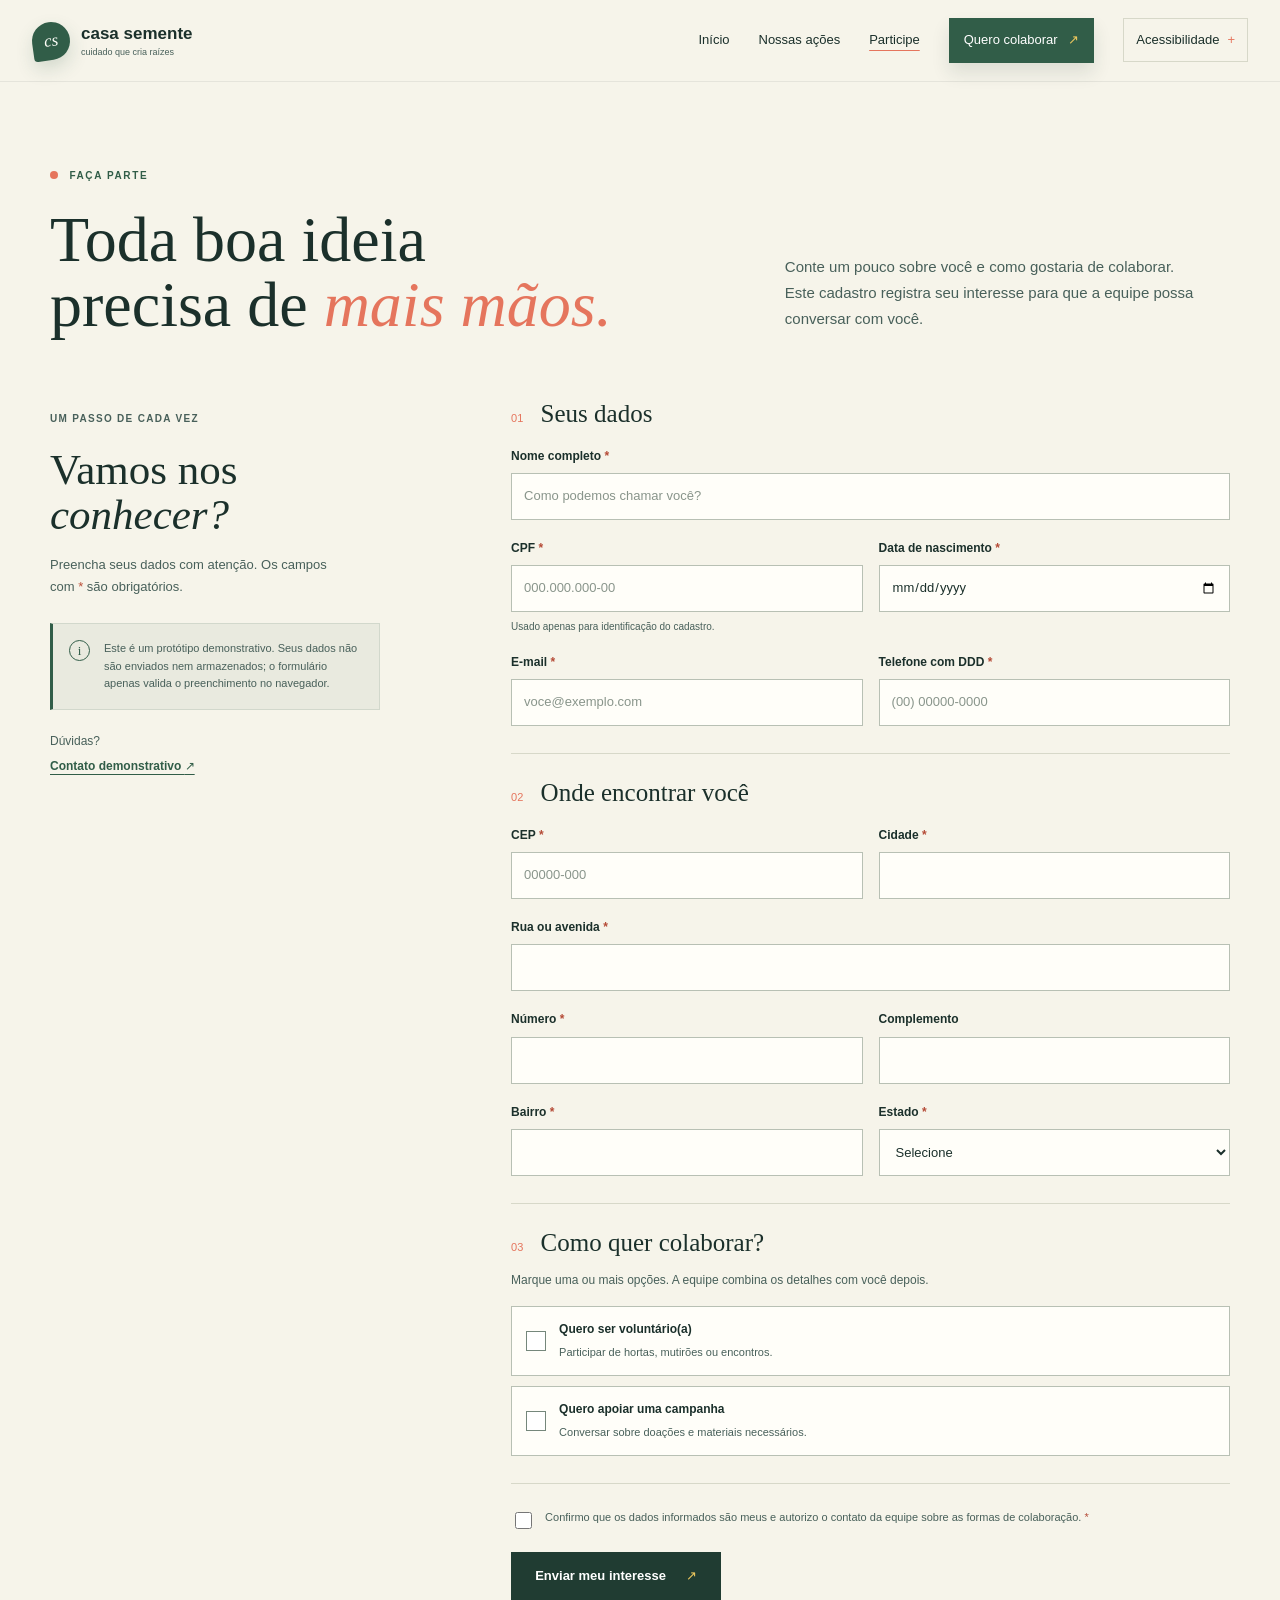
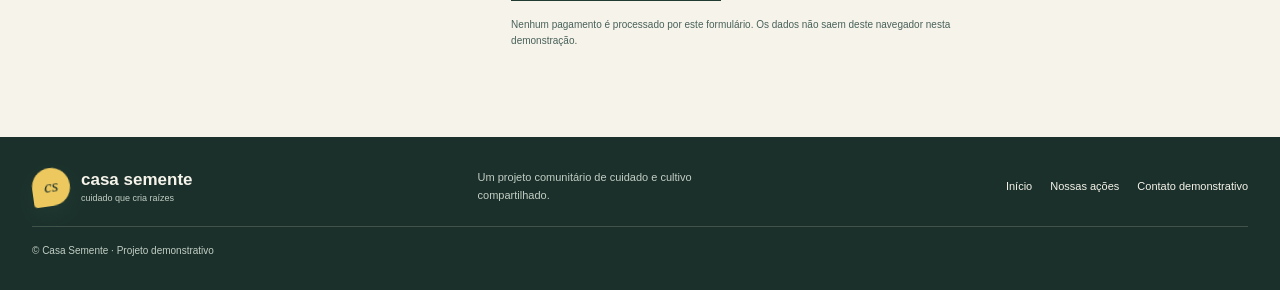
==== commit 717a254d: "Add accessible feedback components" ====
--- a/cadastro.html
+++ b/cadastro.html
@@ -3,12 +3,12 @@
   <head><meta charset="UTF-8" /><meta name="viewport" content="width=device-width, initial-scale=1.0" /><meta name="theme-color" content="#f6f4ea" /><meta name="description" content="Cadastre seu interesse em colaborar com a Casa Semente como apoiador ou voluntário." /><title>Participe | Casa Semente</title><link rel="stylesheet" href="src/site.css" /><script defer src="src/site.js"></script></head>
   <body>
     <a class="skip-link" href="#conteudo">Pular para o conteúdo</a>
-    <header class="site-header"><a class="wordmark" href="index.html" aria-label="Casa Semente, página inicial"><span class="wordmark-symbol" aria-hidden="true">cs</span><span>casa semente<small>cuidado que cria raízes</small></span></a><button class="menu-toggle" type="button" aria-expanded="false" aria-controls="site-nav"><span class="menu-icon" aria-hidden="true"></span><span class="visually-hidden">Abrir menu</span></button><nav class="site-nav" id="site-nav" aria-label="Navegação principal"><a href="index.html">Início</a><a href="projetos.html">Nossas ações</a><a href="cadastro.html" aria-current="page">Participe</a><a class="nav-cta" href="#formulario">Quero colaborar <span aria-hidden="true">↗</span></a></nav></header>
+    <header class="site-header"><a class="wordmark" href="index.html" aria-label="Casa Semente, página inicial"><span class="wordmark-symbol" aria-hidden="true">cs</span><span>casa semente<small>cuidado que cria raízes</small></span></a><button class="menu-toggle" type="button" aria-expanded="false" aria-controls="site-nav"><span class="menu-icon" aria-hidden="true"></span><span class="visually-hidden">Abrir menu</span></button><nav class="site-nav" id="site-nav" aria-label="Navegação principal"><a href="index.html">Início</a><a href="projetos.html">Nossas ações</a><a href="cadastro.html" aria-current="page">Participe</a><a class="nav-cta" href="#formulario">Quero colaborar <span aria-hidden="true">↗</span></a><details class="accessibility-menu"><summary>Acessibilidade</summary><div class="accessibility-options"><button type="button" data-contrast-toggle data-enabled="Alto contraste ativado" data-disabled="Alto contraste desativado" aria-pressed="false">Alto contraste desativado</button><button type="button" data-motion-toggle data-enabled="Reduzir movimento ativado" data-disabled="Reduzir movimento desativado" aria-pressed="false">Reduzir movimento desativado</button></div></details></nav></header>
     <main id="conteudo" class="signup-main">
       <section class="signup-intro section-wrap" aria-labelledby="page-title"><div><p class="eyebrow"><span></span> FAÇA PARTE</p><h1 id="page-title">Toda boa ideia<br />precisa de <em>mais mãos.</em></h1></div><p class="signup-lede">Conte um pouco sobre você e como gostaria de colaborar. Este cadastro registra seu interesse para que a equipe possa conversar com você.</p></section>
       <section class="form-layout section-wrap" aria-labelledby="form-title">
         <h2 class="visually-hidden" id="form-title">Formulário de interesse</h2>
-        <aside class="form-aside"><p class="section-index">UM PASSO DE CADA VEZ</p><h3>Vamos nos<br /><em>conhecer?</em></h3><p>Preencha seus dados com atenção. Os campos com <span aria-hidden="true">*</span> são obrigatórios.</p><div class="privacy-note"><span aria-hidden="true">i</span><p>Este é um protótipo demonstrativo. Seus dados não são enviados nem armazenados; o formulário apenas valida o preenchimento no navegador.</p></div><p class="aside-contact">Dúvidas? <a href="mailto:contato@example.org">Contato demonstrativo <span aria-hidden="true">↗</span></a></p></aside>
+        <aside class="form-aside"><p class="section-index">UM PASSO DE CADA VEZ</p><h3>Vamos nos<br /><em>conhecer?</em></h3><p>Preencha seus dados com atenção. Os campos com <span aria-hidden="true">*</span> são obrigatórios.</p><div class="privacy-note feedback-alert feedback-alert--info" role="note" aria-label="Aviso de privacidade"><span aria-hidden="true">i</span><p>Este é um protótipo demonstrativo. Seus dados não são enviados nem armazenados; o formulário apenas valida o preenchimento no navegador.</p></div><p class="aside-contact">Dúvidas? <a href="mailto:contato@example.org">Contato demonstrativo <span aria-hidden="true">↗</span></a></p></aside>
         <form class="signup-form" id="formulario" action="#formulario" method="post">
           <fieldset><legend><span>01</span> Seus dados</legend><div class="form-grid">
             <div class="field field-wide"><label for="nome">Nome completo <span aria-hidden="true">*</span></label><input id="nome" name="nome" type="text" autocomplete="name" minlength="3" maxlength="100" placeholder="Como podemos chamar você?" required /></div>
@@ -31,7 +31,7 @@
             <label class="choice"><input type="checkbox" name="interesse" value="doacao" /><span class="choice-box" aria-hidden="true"></span><span><strong>Quero apoiar uma campanha</strong><small>Conversar sobre doações e materiais necessários.</small></span></label>
           </div></fieldset>
           <div class="consent-row"><label><input type="checkbox" name="consentimento" required /><span>Confirmo que os dados informados são meus e autorizo o contato da equipe sobre as formas de colaboração. <span aria-hidden="true">*</span></span></label></div>
-          <button class="button button-dark submit-button" type="submit">Enviar meu interesse <span aria-hidden="true">↗</span></button><p class="form-status" id="form-status" role="status" aria-live="polite" tabindex="-1" hidden></p><p class="form-footnote">Nenhum pagamento é processado por este formulário. Os dados não saem deste navegador nesta demonstração.</p>
+          <button class="button button-dark submit-button" type="submit">Enviar meu interesse <span aria-hidden="true">↗</span></button><div class="form-status feedback-toast" id="form-status" role="status" aria-live="polite" aria-atomic="true" hidden><span data-status-message></span><button class="feedback-toast-close" type="button" data-toast-close aria-label="Fechar aviso">Fechar</button></div><p class="form-footnote">Nenhum pagamento é processado por este formulário. Os dados não saem deste navegador nesta demonstração.</p>
         </form>
       </section>
     </main>
--- a/src/site.css
+++ b/src/site.css
@@ -33,7 +33,7 @@
 button, input, select { font: inherit; }
 button, a { -webkit-tap-highlight-color: transparent; }
 a { color: inherit; }
-a:focus-visible, button:focus-visible, input:focus-visible, select:focus-visible {
+a:focus-visible, button:focus-visible, input:focus-visible, select:focus-visible, .accessibility-menu summary:focus-visible {
   outline: 3px solid #d4543d;
   outline-offset: 4px;
 }
@@ -128,6 +128,42 @@
   text-decoration-color: var(--coral);
   text-underline-offset: 6px;
 }
+.accessibility-menu { position: relative; font-size: 13px; }
+.accessibility-menu summary {
+  display: flex;
+  min-height: 44px;
+  align-items: center;
+  padding: 8px 12px;
+  border: 1px solid var(--line);
+  cursor: pointer;
+  list-style: none;
+}
+.accessibility-menu summary::-webkit-details-marker { display: none; }
+.accessibility-menu summary::after { margin-left: 8px; color: var(--coral); content: "+"; }
+.accessibility-menu[open] summary::after { content: "−"; }
+.accessibility-options {
+  position: absolute;
+  z-index: 20;
+  top: calc(100% + 8px);
+  right: 0;
+  display: grid;
+  width: min(290px, calc(100vw - 32px));
+  gap: 8px;
+  padding: 12px;
+  border: 1px solid var(--line);
+  background: var(--paper-light);
+  box-shadow: 0 12px 26px rgba(27, 48, 43, 0.14);
+}
+.accessibility-options button {
+  min-height: 44px;
+  padding: 9px 11px;
+  border: 1px solid var(--line);
+  background: transparent;
+  color: var(--ink);
+  cursor: pointer;
+  text-align: left;
+}
+.accessibility-options button:hover { background: var(--paper); }
 .nav-cta {
   padding: 12px 15px;
   background: var(--green);
@@ -586,6 +622,7 @@
   background: #e9eadf;
   border: 1px solid rgba(49, 93, 72, 0.12);
 }
+.feedback-alert--info { border-left: 3px solid var(--green); }
 .privacy-note > span {
   display: grid;
   width: 21px;
@@ -751,15 +788,34 @@
 }
 .submit-button { min-width: 210px; }
 .form-status {
-  margin: 17px 0 0;
-  padding: 14px;
-  border-left: 3px solid var(--green);
-  background: #e8e9dc;
+  position: fixed;
+  z-index: 30;
+  right: 24px;
+  bottom: 24px;
+  display: flex;
+  width: min(440px, calc(100vw - 32px));
+  align-items: flex-start;
+  justify-content: space-between;
+  gap: 16px;
+  padding: 16px;
+  border: 1px solid var(--line);
+  border-left: 4px solid var(--green);
+  background: var(--paper-light);
   color: var(--ink);
   font-size: 13px;
   line-height: 1.5;
+  box-shadow: 0 12px 30px rgba(27, 48, 43, 0.2);
 }
 .form-status[hidden] { display: none; }
+.feedback-toast-close {
+  min-width: 44px;
+  min-height: 44px;
+  padding: 8px;
+  border: 1px solid var(--line);
+  background: transparent;
+  color: var(--ink);
+  cursor: pointer;
+}
 .form-footnote {
   max-width: 440px;
   margin: 16px 0 0;
@@ -844,6 +900,8 @@
   .site-nav.is-open { display: grid; }
   .site-nav a { padding: 13px 5px; }
   .site-nav .nav-cta { margin-top: 7px; padding-inline: 13px; }
+  .site-nav .accessibility-menu { padding: 8px 5px 0; }
+  .site-nav .accessibility-options { position: static; width: auto; margin-top: 8px; box-shadow: none; }
   .home-hero {
     min-height: 620px;
     max-height: 700px;
@@ -950,6 +1008,7 @@
   .support-option h3 { font-size: 23px; }
   .support-note { margin-top: 26px; }
   .signup-main { padding-bottom: 58px; }
+  .form-status { right: 16px; bottom: 16px; }
   .signup-intro {
     grid-template-columns: 1fr;
     gap: 19px;
@@ -983,5 +1042,47 @@
   *, *::before, *::after {
     scroll-behavior: auto !important;
     transition-duration: 0.01ms !important;
-  }
+    animation-duration: 0.01ms !important;
+    animation-iteration-count: 1 !important;
+  }
+}
+
+html[data-contrast="high"] {
+  --ink: #000;
+  --ink-soft: #171717;
+  --paper: #fff;
+  --paper-light: #fff;
+  --green: #00451f;
+  --green-deep: #003718;
+  --coral: #851d00;
+  --yellow: #ffdf00;
+  --line: #333;
+  --shadow: rgba(0, 0, 0, 0.28);
+}
+html[data-contrast="high"] main > :not(.home-hero):not(.support-band):not(.learning-band) {
+  background-color: #fff;
+  color: #000;
+}
+html[data-contrast="high"] .site-header,
+html[data-contrast="high"] .site-nav,
+html[data-contrast="high"] .project-copy,
+html[data-contrast="high"] .accessibility-options { background-color: #fff; }
+html[data-contrast="high"] .home-hero,
+html[data-contrast="high"] .support-band,
+html[data-contrast="high"] .learning-band { background-color: #000; color: #fff; }
+html[data-contrast="high"] a:not(.button):not(.wordmark) { text-decoration: underline; text-decoration-thickness: 0.12em; }
+html[data-contrast="high"] a:focus-visible,
+html[data-contrast="high"] button:focus-visible,
+html[data-contrast="high"] input:focus-visible,
+html[data-contrast="high"] select:focus-visible { outline-color: #000; }
+html[data-contrast="high"] .hero-shade {
+  background: linear-gradient(90deg, rgba(0, 0, 0, 0.94), rgba(0, 0, 0, 0.68) 52%, rgba(0, 0, 0, 0.18));
+}
+html[data-motion="reduce"] *,
+html[data-motion="reduce"] *::before,
+html[data-motion="reduce"] *::after {
+  scroll-behavior: auto !important;
+  transition-duration: 0.01ms !important;
+  animation-duration: 0.01ms !important;
+  animation-iteration-count: 1 !important;
 }
